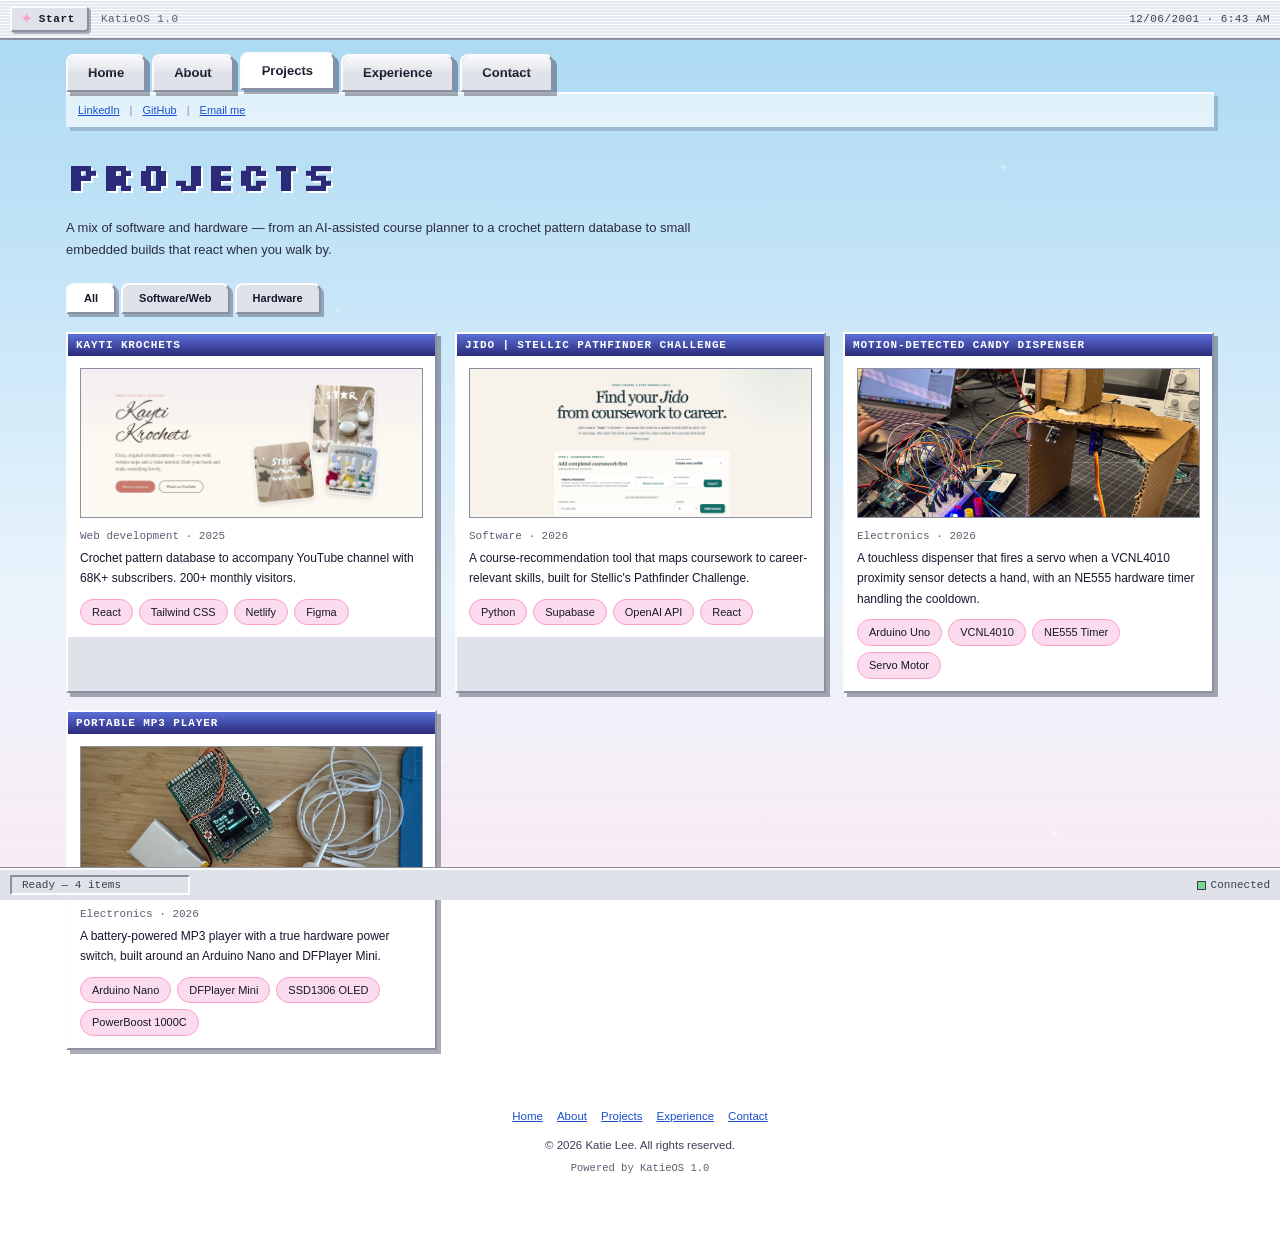
==== projects/index.html @ 7211ecf2 "Initial commit" ====
<!DOCTYPE html>
<html lang="en">
<head>
<meta charset="utf-8">
<meta name="viewport" content="width=device-width, initial-scale=1">
<title>Projects — Katie Lee</title>
<meta name="description" content="Software and hardware projects by Katie Lee, including Kayti Krochets, Jido, and a portable MP3 player.">
<meta property="og:title" content="Projects — Katie Lee">
<meta property="og:description" content="Software and hardware projects by Katie Lee.">
<meta property="og:type" content="website">
<link rel="preconnect" href="https://fonts.googleapis.com">
<link rel="preconnect" href="https://fonts.gstatic.com" crossorigin>
<link href="https://fonts.googleapis.com/css2?family=Silkscreen:wght@400;700&display=swap" rel="stylesheet">
<link rel="icon" type="image/png" href="../images/favicon.png">
<link rel="stylesheet" href="../css/styles.css?v=26">
</head>
<body>

<div class="sparkle-field" aria-hidden="true">
  <div class="sparkle" style="--top:6%; --left:12%; --size:14px; --delay:0s"></div>
  <div class="sparkle" style="--top:18%; --left:78%; --size:10px; --delay:1.4s"></div>
  <div class="sparkle" style="--top:34%; --left:26%; --size:9px; --delay:3s"></div>
  <div class="sparkle" style="--top:46%; --left:88%; --size:13px; --delay:2.2s"></div>
  <div class="sparkle" style="--top:62%; --left:8%; --size:11px; --delay:4.1s"></div>
  <div class="sparkle" style="--top:71%; --left:62%; --size:8px; --delay:5s"></div>
  <div class="sparkle" style="--top:84%; --left:34%; --size:12px; --delay:1.1s"></div>
  <div class="sparkle" style="--top:92%; --left:82%; --size:10px; --delay:3.6s"></div>
</div>

<div class="page-shell">

  <div class="os-topbar">
    <a href="../index.html" class="start-btn"><span class="glyph">✦</span>Start</a>
    <span class="os-label">KatieOS 1.0</span>
    <span class="spacer"></span>
    <span class="os-clock" id="os-clock">08/15/2001 · 12:00 PM</span>
  </div>

  <nav class="primary-nav" aria-label="Primary">
    <div class="tab-row">
      <a href="../index.html" class="tab">Home</a>
      <a href="../about.html" class="tab">About</a>
      <a href="index.html" class="tab" aria-current="page">Projects</a>
      <a href="../experience.html" class="tab">Experience</a>
      <a href="../contact.html" class="tab">Contact</a>
    </div>
    <div class="secondary-links">
      <a href="https://www.linkedin.com/in/katie-jihyo-lee/" target="_blank" rel="noopener">LinkedIn</a>
      <span class="rule">|</span>
      <a href="https://github.com/katiejihyo" target="_blank" rel="noopener">GitHub</a>
      <span class="rule">|</span>
      <a href="mailto:kl9484@princeton.edu">Email me</a>
    </div>
  </nav>

  <main>
    <section>
      <h1 class="project-title" style="font-size:40px; margin-bottom:18px">projects</h1>
      <p class="page-lede">A mix of software and hardware — from an AI-assisted course planner to a crochet pattern database to small embedded builds that react when you walk by.</p>

      <div role="tablist" aria-label="Filter projects" class="filter-row">
        <button type="button" role="tab" class="filter-tab" data-filter="All" aria-selected="true">All</button>
        <button type="button" role="tab" class="filter-tab" data-filter="Software/Web" aria-selected="false">Software/Web</button>
        <button type="button" role="tab" class="filter-tab" data-filter="Hardware" aria-selected="false">Hardware</button>
      </div>

      <div class="project-grid">
        <a href="kayti-krochets.html" class="project-card window" data-project-type="Software/Web">
          <div class="window__bar upper"><span>Kayti Krochets</span></div>
          <div class="window__body window__body--tight">
            <div class="project-shot"><img class="fill-img" src="../images/kayti-krochets/cover.jpeg" alt="Kayti Krochets cover shot"></div>
            <div class="project-meta">Web development · 2025</div>
            <div class="project-summary">Crochet pattern database to accompany YouTube channel with 68K+ subscribers. 200+ monthly visitors.</div>
            <div class="project-tags">
              <span class="pill pill--sm">React</span>
              <span class="pill pill--sm">Tailwind CSS</span>
              <span class="pill pill--sm">Netlify</span>
              <span class="pill pill--sm">Figma</span>
            </div>
          </div>
        </a>

        <a href="jido.html" class="project-card window" data-project-type="Software/Web">
          <div class="window__bar upper"><span>Jido | Stellic Pathfinder Challenge</span></div>
          <div class="window__body window__body--tight">
            <div class="project-shot"><img class="fill-img" src="../images/jido/cover.jpeg" alt="Jido cover shot"></div>
            <div class="project-meta">Software · 2026</div>
            <div class="project-summary">A course-recommendation tool that maps coursework to career-relevant skills, built for Stellic's Pathfinder Challenge.</div>
            <div class="project-tags">
              <span class="pill pill--sm">Python</span>
              <span class="pill pill--sm">Supabase</span>
              <span class="pill pill--sm">OpenAI API</span>
              <span class="pill pill--sm">React</span>
            </div>
          </div>
        </a>

        <a href="candy-dispenser.html" class="project-card window" data-project-type="Hardware">
          <div class="window__bar upper"><span>Motion-detected Candy Dispenser</span></div>
          <div class="window__body window__body--tight">
            <div class="project-shot"><img class="fill-img" src="../images/candy-dispenser/cover.jpeg" alt="Motion-detected Candy Dispenser cover shot"></div>
            <div class="project-meta">Electronics · 2026</div>
            <div class="project-summary">A touchless dispenser that fires a servo when a VCNL4010 proximity sensor detects a hand, with an NE555 hardware timer handling the cooldown.</div>
            <div class="project-tags">
              <span class="pill pill--sm">Arduino Uno</span>
              <span class="pill pill--sm">VCNL4010</span>
              <span class="pill pill--sm">NE555 Timer</span>
              <span class="pill pill--sm">Servo Motor</span>
            </div>
          </div>
        </a>

        <a href="mp3-player.html" class="project-card window" data-project-type="Hardware">
          <div class="window__bar upper"><span>Portable MP3 Player</span></div>
          <div class="window__body window__body--tight">
            <div class="project-shot"><img class="fill-img" src="../images/mp3-player/cover.jpeg" alt="Portable MP3 Player cover shot"></div>
            <div class="project-meta">Electronics · 2026</div>
            <div class="project-summary">A battery-powered MP3 player with a true hardware power switch, built around an Arduino Nano and DFPlayer Mini.</div>
            <div class="project-tags">
              <span class="pill pill--sm">Arduino Nano</span>
              <span class="pill pill--sm">DFPlayer Mini</span>
              <span class="pill pill--sm">SSD1306 OLED</span>
              <span class="pill pill--sm">PowerBoost 1000C</span>
            </div>
          </div>
        </a>
      </div>
    </section>

    <footer class="site-footer">
      <div class="footer-links">
        <a href="../index.html">Home</a>
        <a href="../about.html">About</a>
        <a href="index.html">Projects</a>
        <a href="../experience.html">Experience</a>
        <a href="../contact.html">Contact</a>
      </div>
      <div class="footer-copy">© 2026 Katie Lee. All rights reserved.</div>
      <div class="footer-power">Powered by KatieOS 1.0</div>
    </footer>
  </main>

  <div class="status-bar">
    <span class="status-text">Ready — 4 items</span>
    <span class="spacer"></span>
    <span class="status-conn"><span class="status-dot" aria-hidden="true"></span>Connected</span>
  </div>
</div>

<script src="../js/main.js?v=26"></script>
</body>
</html>
---- css/styles.css ----
/* KatieOS 1.0 — shared stylesheet. All color/font values live here as tokens (see §4 of the brief). */

:root {
  --sky-top: #A9D8F2;
  --sky-mid: #C8E6F8;
  --sky-mid-2: #EAF4FC;
  --sky-bottom: #FBEAF3;
  --titlebar: #2B2B7A;
  --titlebar-hi: #5A6FD8;
  --violet: #6B2FD6;
  --link: #1A4FCC;
  --lemon: #FCF39C;
  --bubblegum: #FF9DC7;
  --chrome-lite: #FCFCFD;
  --chrome-face: #DFE2E9;
  --chrome-dark: #8B90A0;
  --ink: #16162B;
  --ink-soft: #2A2C3E;
  --paper: #FFFFFF;
  --utility-ink: #3A3E52;
  --utility-soft: #5C6070;
  --pill-bg: #FBDCEE;
  --pill-border: #FF9DC7;
  --error: #B0184A;
  --success: #7BD88F;

  --font-display: 'Silkscreen', monospace;
  --font-body: Verdana, Geneva, Tahoma, sans-serif;
  --font-utility: 'Courier New', monospace;
  --font-serif: 'Hoefler Text', Georgia, serif;

  --shadow-hard: 4px 4px 0 rgba(22, 22, 43, .35);
  --shadow-hard-sm: 2px 2px 0 rgba(22, 22, 43, .3);
}

* { box-sizing: border-box; }
html { scroll-behavior: auto; }

body {
  margin: 0;
  min-height: 100vh;
  color: var(--ink);
  font-family: var(--font-body);
  font-size: 13px;
  line-height: 1.7;
  background: linear-gradient(var(--sky-top) 0%, var(--sky-mid) 34%, var(--sky-mid-2) 66%, var(--sky-bottom) 100%);
  background-attachment: fixed;
}

/* url() below resolves relative to this stylesheet (css/styles.css), so it's the same path regardless of which page includes it */
body, body * { cursor: url("../images/cursor-arrow.png") 1 1, default; }
a, button, [role="tab"], summary { cursor: url("../images/cursor-arrow.png") 1 1, pointer; }
input, textarea { cursor: text; }

a { color: var(--link); }
a:hover { color: var(--violet); }
:focus-visible { outline: 2px dotted var(--titlebar); outline-offset: 3px; }
p { text-wrap: pretty; margin: 0 0 12px; }
h1, h2, h3 { margin: 0; }
img { max-width: 100%; }

button { font: inherit; }

@keyframes twinkle { 0%, 100% { opacity: .15; transform: scale(.7) rotate(0deg); } 50% { opacity: .75; transform: scale(1.1) rotate(20deg); } }
@keyframes drift { 0%, 100% { transform: translateY(0); } 50% { transform: translateY(-14px); } }
@keyframes winpop { from { opacity: 0; transform: scale(.96); } to { opacity: 1; transform: scale(1); } }
@keyframes growx { from { transform: scaleX(0); } to { transform: scaleX(1); } }
@keyframes growy { from { transform: scaleY(0); } to { transform: scaleY(1); } }
@keyframes fadeup { from { opacity: 0; transform: translateY(6px); } to { opacity: 1; transform: translateY(0); } }

@media (prefers-reduced-motion: reduce) {
  *, *::before, *::after { animation-duration: .001ms !important; animation-iteration-count: 1 !important; transition-duration: .001ms !important; }
}

/* ---------- layout shell ---------- */

.sparkle-field { position: fixed; inset: 0; overflow: hidden; pointer-events: none; z-index: 0; }
.sparkle {
  position: absolute;
  top: var(--top); left: var(--left);
  width: var(--size); height: var(--size);
  background: var(--paper);
  opacity: .4;
  clip-path: polygon(50% 0%, 60% 40%, 100% 50%, 60% 60%, 50% 100%, 40% 60%, 0% 50%, 40% 40%);
  animation: twinkle 9s ease-in-out var(--delay) infinite, drift 12s ease-in-out var(--delay) infinite;
}

.page-shell { position: relative; z-index: 1; min-height: 100vh; padding: 0 0 46px; }

.os-topbar {
  background: repeating-linear-gradient(var(--chrome-lite) 0 1px, #E4E8F0 1px 3px);
  border-bottom: 2px solid var(--chrome-dark);
  padding: 6px 10px;
  display: flex; align-items: center; gap: 12px; flex-wrap: wrap;
}
.start-btn {
  display: inline-flex; align-items: center; gap: 6px;
  text-decoration: none; color: var(--ink);
  background: var(--chrome-face);
  border: 2px solid; border-color: var(--chrome-lite) var(--chrome-dark) var(--chrome-dark) var(--chrome-lite);
  border-radius: 4px; padding: 3px 12px 3px 9px;
  font: 700 11px var(--font-utility); letter-spacing: .06em;
  box-shadow: var(--shadow-hard-sm);
}
.start-btn:hover { background: #EDEFF5; color: var(--ink); }
.start-btn .glyph { color: var(--bubblegum); font-size: 13px; }
.os-label { font: 400 11px var(--font-utility); color: var(--utility-soft); letter-spacing: .04em; }
.os-clock { font: 400 11px var(--font-utility); color: var(--utility-ink); letter-spacing: .04em; }
.spacer { flex: 1; }

/* ---------- nav tabs ---------- */

nav.primary-nav { padding: 14px 16px 0; max-width: 1180px; margin: 0 auto; }
.tab-row { display: flex; gap: 6px; flex-wrap: wrap; align-items: flex-end; }
.tab {
  position: relative; text-decoration: none; color: var(--ink);
  font: 700 13px var(--font-body);
  padding: 9px 20px 10px;
  border: 2px solid; border-color: var(--chrome-lite) var(--chrome-dark) var(--chrome-dark) var(--chrome-lite);
  border-radius: 8px 8px 0 0;
  background: var(--chrome-face);
  transform: translateY(0);
  box-shadow: var(--shadow-hard);
  overflow: hidden;
  display: inline-block;
}
.tab::before {
  content: ''; position: absolute; left: 0; right: 0; top: 0; height: 50%;
  border-radius: 8px 8px 0 0;
  background: linear-gradient(rgba(255, 255, 255, .85), rgba(255, 255, 255, .05));
  pointer-events: none;
}
.tab:hover { background: #FFE4F0; color: var(--ink); transform: translateY(-2px); box-shadow: var(--shadow-hard-sm); }
.tab[aria-current="page"] { background: var(--paper); transform: translateY(-2px); }

.secondary-links {
  border-top: 2px solid var(--chrome-lite);
  background: rgba(255, 255, 255, .62);
  padding: 7px 12px;
  display: flex; flex-wrap: wrap; align-items: center; gap: 10px;
  font-size: 11px;
  box-shadow: 4px 4px 0 rgba(22, 22, 43, .18);
}
.secondary-links .rule { color: var(--chrome-dark); }

@media (max-width: 720px) {
  .tab { padding: 7px 14px 8px; font-size: 12px; }
}

/* ---------- main / footer / status bar ---------- */

main { max-width: 1180px; margin: 0 auto; padding: 26px 16px 40px; }

footer.site-footer { margin-top: 56px; text-align: center; font-size: 11.5px; }
.footer-links { display: flex; flex-wrap: wrap; gap: 14px; justify-content: center; margin-bottom: 10px; }
.footer-copy { color: var(--utility-ink); }
.footer-power { font: 400 10.5px var(--font-utility); color: var(--utility-soft); margin-top: 6px; }

.status-bar {
  position: fixed; left: 0; right: 0; bottom: 0; z-index: 5;
  display: flex; align-items: center; gap: 10px;
  padding: 5px 10px;
  background: var(--chrome-face);
  border-top: 2px solid var(--chrome-lite);
  box-shadow: 0 -1px 0 var(--chrome-dark);
  font: 400 11px var(--font-utility); color: var(--utility-ink);
}
.status-text { border: 2px solid; border-color: var(--chrome-dark) var(--chrome-lite) var(--chrome-lite) var(--chrome-dark); padding: 2px 10px; min-width: 180px; }
.status-conn { display: flex; align-items: center; gap: 5px; }
.status-dot { width: 9px; height: 9px; background: var(--success); border: 1px solid var(--utility-ink); display: inline-block; }

/* ---------- windows ---------- */

.window {
  background: var(--chrome-face);
  border: 2px solid; border-color: var(--chrome-lite) var(--chrome-dark) var(--chrome-dark) var(--chrome-lite);
  box-shadow: var(--shadow-hard);
  animation: winpop .2s ease-out both;
}
.window__bar {
  display: flex; align-items: center; gap: 10px;
  padding: 5px 8px;
  background: linear-gradient(var(--titlebar-hi), var(--titlebar));
  color: var(--paper);
  font: 700 11px var(--font-utility); letter-spacing: .08em;
}
.window__bar.upper { text-transform: uppercase; }
.window__close {
  width: 16px; height: 16px; line-height: 1;
  cursor: pointer;
  background: var(--chrome-face);
  border: 2px solid; border-color: var(--chrome-lite) var(--chrome-dark) var(--chrome-dark) var(--chrome-lite);
  font: 700 10px var(--font-utility); color: var(--ink); padding: 0;
}
.window__body { background: var(--paper); padding: 22px 24px; }
.window__body--tight { padding: 12px; }

.reopen-btn {
  cursor: pointer;
  align-self: flex-start;
  background: var(--chrome-face);
  border: 2px solid; border-color: var(--chrome-lite) var(--chrome-dark) var(--chrome-dark) var(--chrome-lite);
  box-shadow: var(--shadow-hard-sm);
  padding: 6px 14px;
  font: 700 11px var(--font-utility); color: var(--ink);
}

/* ---------- bubble headings ---------- */

.bubble-heading {
  position: relative; display: inline-block;
  transform: rotate(-3deg);
  margin: 0 0 14px;
  padding: 8px 24px;
  background: var(--lemon);
  border: 2px solid var(--paper);
  border-radius: 50% / 58%;
  box-shadow: 3px 3px 0 rgba(22, 22, 43, .28);
}
.bubble-heading span {
  font-family: var(--font-display);
  font-size: 18px;
  background: linear-gradient(var(--paper), var(--chrome-dark));
  -webkit-background-clip: text; background-clip: text;
  color: transparent;
  -webkit-text-stroke: 1.4px var(--titlebar);
}
.bubble-heading--lg { padding: 12px 30px; margin-bottom: 22px; }
.bubble-heading--lg span { font-size: 26px; -webkit-text-stroke: 1.5px var(--titlebar); }
.bubble-heading--md { margin: 40px 0 18px; }
.bubble-heading--md span { font-size: 20px; }
.bubble-heading--section span { font-size: 19px; }

/* ---------- buttons ---------- */

.btn {
  position: relative; overflow: hidden;
  cursor: pointer; text-decoration: none;
  color: var(--ink);
  font: 700 12px var(--font-body);
  background: var(--chrome-face);
  border: 2px solid; border-color: var(--chrome-lite) var(--chrome-dark) var(--chrome-dark) var(--chrome-lite);
  border-radius: 4px;
  padding: 10px 18px;
  box-shadow: var(--shadow-hard);
  display: inline-block;
}
.btn::before {
  content: ''; position: absolute; left: 0; right: 0; top: 0; height: 50%;
  background: linear-gradient(rgba(255, 255, 255, .85), rgba(255, 255, 255, .05));
  pointer-events: none;
}
.btn:hover { background: #FFE4F0; color: var(--ink); }
.btn:active { border-color: var(--chrome-dark) var(--chrome-lite) var(--chrome-lite) var(--chrome-dark); box-shadow: none; }

.btn--primary {
  color: var(--paper);
  font: 700 14px var(--font-body);
  background: linear-gradient(var(--titlebar-hi), var(--titlebar));
  padding: 11px 26px;
}
.btn--primary::before { background: linear-gradient(rgba(255, 255, 255, .6), rgba(255, 255, 255, .05)); }
.btn--primary:hover { background: linear-gradient(#7A8CE8, #3B3B8A); color: var(--paper); }

/* ---------- pills / tags ---------- */

.pill {
  background: var(--pill-bg);
  border: 1px solid var(--pill-border);
  border-radius: 999px;
  padding: 5px 14px;
  font-size: 11.5px;
  color: var(--ink);
  display: inline-block;
}
.pill--sm { padding: 3px 11px; font-size: 11px; }

.selection-box { position: relative; display: block; width: 100%; max-width: 900px; border: 1px solid var(--violet); padding: 16px; box-sizing: border-box; }
.selection-box .pills { display: flex; flex-wrap: wrap; gap: 8px; }
.handle { position: absolute; width: 7px; height: 7px; background: var(--paper); border: 1px solid var(--violet); }
.handle--tl { left: -4px; top: -4px; }
.handle--tr { right: -4px; top: -4px; }
.handle--bl { left: -4px; bottom: -4px; }
.handle--br { right: -4px; bottom: -4px; }

/* ---------- home hero ---------- */

.hero { text-align: center; padding: 18px 6px 6px; animation: fadeup .25s ease-out both; }
.hero h1 { font-family: var(--font-display); font-size: 48px; line-height: 1.2; color: var(--titlebar); text-shadow: 2px 2px 0 var(--paper); }
.decode-char { display: inline-block; }
.decode-char--scrambling { color: var(--bubblegum); }
.decode-char--settled { color: inherit; }
.hero .tagline { margin: 18px auto 0; font-family: var(--font-serif); font-size: 30px; line-height: 1.3; color: var(--ink); max-width: 620px; }
.hero .lede { margin: 14px auto 0; max-width: 560px; color: var(--ink-soft); }

.diagram-panel {
  margin: 34px auto 0; max-width: 900px;
  background: rgba(255, 255, 255, .55);
  border: 2px solid; border-color: var(--chrome-lite) var(--chrome-dark) var(--chrome-dark) var(--chrome-lite);
  padding: 26px 18px 22px;
}
.diagram-stack { display: flex; flex-direction: column; align-items: center; }
.diagram-hub {
  width: 118px; border: 2px solid; border-color: var(--chrome-lite) var(--chrome-dark) var(--chrome-dark) var(--chrome-lite);
  background: var(--chrome-face); padding: 8px 8px 6px; box-shadow: var(--shadow-hard);
}
.diagram-hub__screen {
  background: linear-gradient(var(--titlebar), var(--titlebar-hi));
  border: 2px solid; border-color: var(--chrome-dark) var(--chrome-lite) var(--chrome-lite) var(--chrome-dark);
  height: 72px; display: flex; align-items: center; justify-content: center;
  font-family: var(--font-display); font-size: 11px; color: var(--lemon);
}
.diagram-hub__base { height: 8px; margin: 6px auto 0; width: 46px; background: #C9CDD8; border: 1px solid var(--chrome-dark); }
.connector-v { width: 0; height: 26px; border-left: 2px dotted var(--titlebar); transform-origin: top; animation: growy .18s ease-out both; }
.connector-h { width: 100%; height: 0; border-top: 2px dotted var(--titlebar); transform-origin: center; animation: growx .3s ease-out .18s both; }
.diagram-grid { width: 100%; display: grid; grid-template-columns: repeat(auto-fit, minmax(150px, 1fr)); }
.diagram-link { display: flex; flex-direction: column; align-items: center; text-decoration: none; color: var(--ink); transition: transform .12s ease-out, color .12s, filter .12s; }
.diagram-link:hover { color: var(--violet); transform: translateY(-3px) scale(1.04); filter: drop-shadow(2px 3px 0 rgba(255, 157, 199, .85)); }
.diagram-link:active { transform: translateY(-1px) scale(1.01); }
.diagram-link .connector-v { height: 28px; }
.diagram-link:nth-child(1) .connector-v { animation-delay: .48s; }
.diagram-link:nth-child(2) .connector-v { animation-delay: .6s; }
.diagram-link:nth-child(3) .connector-v { animation-delay: .72s; }
.diagram-link:nth-child(4) .connector-v { animation-delay: .84s; }
.diagram-orb {
  position: relative; width: 56px; height: 56px; border-radius: 50%;
  border: 2px solid var(--chrome-lite); box-shadow: 3px 3px 0 rgba(22, 22, 43, .3);
  display: flex; align-items: center; justify-content: center; overflow: hidden;
}
.diagram-orb::before {
  content: ''; position: absolute; left: 8%; right: 8%; top: 5%; height: 42%; border-radius: 50%;
  background: linear-gradient(rgba(255, 255, 255, .9), rgba(255, 255, 255, .05));
}
.diagram-orb img { width: 26px; height: 26px; image-rendering: pixelated; position: relative; z-index: 1; }
.diagram-orb--about { background: radial-gradient(circle at 32% 26%, #FFFFFF 0%, #BFE3F7 42%, #5A6FD8 100%); }
.diagram-orb--projects { background: radial-gradient(circle at 32% 26%, #FFFFFF 0%, #FCF39C 42%, #E0A93B 100%); }
.diagram-orb--experience { background: radial-gradient(circle at 32% 26%, #FFFFFF 0%, #FBDCEE 42%, #FF9DC7 100%); }
.diagram-orb--contact { background: radial-gradient(circle at 32% 26%, #FFFFFF 0%, #D6D2F4 42%, #6B2FD6 100%); }
.diagram-link .label { margin-top: 9px; font: 700 12px var(--font-body); }

.news-strip { margin: 30px auto 0; max-width: 900px; display: flex; align-items: stretch; }
.news-pill { background: var(--titlebar); color: var(--paper); font: 700 11px var(--font-utility); letter-spacing: .1em; padding: 8px 16px; border-radius: 12px 0 0 12px; display: flex; align-items: center; }
.news-body { flex: 1; min-width: 220px; background: rgba(255, 255, 255, .85); border: 1px solid var(--chrome-dark); border-left: none; border-radius: 0 12px 12px 0; padding: 7px 16px; font-size: 12px; }

.section-label { max-width: 900px; margin: 34px auto 14px; font: 700 13px var(--font-body); letter-spacing: .08em; text-transform: uppercase; color: var(--titlebar); }

.featured-grid { max-width: 900px; margin: 0 auto; display: grid; grid-template-columns: repeat(auto-fit, minmax(250px, 1fr)); gap: 14px; }
.featured-card {
  display: flex; gap: 12px; text-decoration: none; color: var(--ink);
  background: var(--paper); border: 1px solid var(--chrome-dark); padding: 12px;
  box-shadow: 3px 3px 0 rgba(22, 22, 43, .25);
  transition: transform .12s, box-shadow .12s;
}
.featured-card:hover { color: var(--ink); transform: translate(-2px, -2px); box-shadow: 6px 6px 0 rgba(22, 22, 43, .35); }
.featured-thumb {
  position: relative; overflow: hidden;
  flex: 0 0 74px; height: 74px; border: 1px solid var(--chrome-dark);
  background: repeating-linear-gradient(45deg, #EDF3FA 0 6px, #DCE6F5 6px 12px);
  display: flex; align-items: center; justify-content: center;
  font: 400 9px var(--font-utility); color: var(--utility-soft); text-align: center; padding: 2px;
}
/* shared fill-frame image rule for thumb/shot/hero/screen placeholders below */
.fill-img { display: block; width: 100%; height: 100%; object-fit: cover; object-position: center; }
.featured-name { font: 700 13px var(--font-body); }
.featured-summary { font-size: 11.5px; color: var(--utility-ink); margin: 4px 0 8px; }
.featured-cta { font-size: 11.5px; color: var(--link); text-decoration: underline; }

/* ---------- about page ---------- */

.about-windows { display: flex; flex-wrap: wrap; align-items: flex-start; gap: 0; row-gap: 20px; }
.about-col { flex: 1 1 460px; min-width: 280px; display: flex; flex-direction: column; gap: 20px; }
.fun-fact-window { width: 88%; margin-left: auto; }
.about-name { margin: 0 0 4px; font-size: 16px; color: var(--violet); font-weight: 700; text-decoration: underline; }
.about-role { margin: 0 0 12px; font: 400 11px var(--font-utility); color: var(--utility-soft); }
.photo-window { flex: 0 1 300px; min-width: 240px; margin-left: -14px; margin-top: 40px; animation-delay: .08s; }
.photo-window .window__body { padding: 10px; }
.photo-slot {
  position: relative; height: 230px;
  border: 2px solid; border-color: var(--chrome-dark) var(--chrome-lite) var(--chrome-lite) var(--chrome-dark);
  background: repeating-linear-gradient(45deg, #EDF3FA 0 8px, #DCE6F5 8px 16px);
  overflow: hidden;
}
.photo-slot__img { display: block; width: 100%; height: 100%; object-fit: cover; object-position: center; }
.photo-slot::after {
  content: ''; position: absolute; inset: 0;
  background: repeating-linear-gradient(rgba(22, 22, 43, .06) 0 1px, transparent 1px 3px);
  pointer-events: none;
}
.photo-caption { margin: 10px 2px 0; font: 400 11px var(--font-utility); color: var(--utility-ink); line-height: 1.5; min-height: 33px; }
.photo-controls { display: flex; align-items: center; gap: 8px; margin-top: 10px; }
.photo-nav-btn {
  cursor: pointer; background: var(--chrome-face);
  border: 2px solid; border-color: var(--chrome-lite) var(--chrome-dark) var(--chrome-dark) var(--chrome-lite);
  border-radius: 4px; padding: 5px 12px; font: 700 12px var(--font-utility); color: var(--ink);
  box-shadow: var(--shadow-hard-sm);
}
.photo-nav-btn:hover { background: #FFE4F0; }
.photo-nav-btn:active { border-color: var(--chrome-dark) var(--chrome-lite) var(--chrome-lite) var(--chrome-dark); box-shadow: none; }
.photo-count { flex: 1; text-align: center; font: 400 11px var(--font-utility); color: var(--utility-ink); }
.reopen-photo { margin-left: 12px; align-self: flex-start; }

.skills-grid { display: grid; grid-template-columns: repeat(auto-fit, minmax(96px, 1fr)); gap: 16px; max-width: 900px; }
.skill { display: flex; flex-direction: column; align-items: center; gap: 8px; }
.skill-orb {
  position: relative; width: 52px; height: 52px; border-radius: 50%;
  background: radial-gradient(circle at 32% 26%, #FFFFFF 0%, #BFE3F7 45%, #5A6FD8 100%);
  border: 2px solid var(--chrome-lite); box-shadow: 3px 3px 0 rgba(22, 22, 43, .28);
  display: flex; align-items: center; justify-content: center;
  font: 700 12px var(--font-utility); color: var(--ink); overflow: hidden;
}
.skill-orb::before { content: ''; position: absolute; left: 8%; right: 8%; top: 5%; height: 42%; border-radius: 50%; background: linear-gradient(rgba(255, 255, 255, .9), rgba(255, 255, 255, .05)); }
.skill .label { font-size: 11px; text-align: center; }

/* ---------- projects index ---------- */

.filter-row { display: flex; gap: 5px; flex-wrap: wrap; margin-bottom: 18px; }
.filter-tab {
  position: relative; overflow: hidden; cursor: pointer;
  font: 700 11px var(--font-body); color: var(--ink);
  padding: 7px 16px 8px;
  border: 2px solid; border-color: var(--chrome-lite) var(--chrome-dark) var(--chrome-dark) var(--chrome-lite);
  border-radius: 8px 8px 0 0;
  box-shadow: 3px 3px 0 rgba(22, 22, 43, .3);
  background: var(--chrome-face);
}
.filter-tab[aria-selected="true"] { background: var(--paper); }

.project-grid { display: grid; grid-template-columns: repeat(auto-fit, minmax(290px, 1fr)); gap: 18px; }
.project-card { display: block; text-decoration: none; color: var(--ink); transition: transform .12s, box-shadow .12s; }
.project-card:hover { color: var(--ink); transform: translate(-2px, -2px); box-shadow: 7px 7px 0 rgba(22, 22, 43, .35); }
.project-shot {
  position: relative; overflow: hidden;
  height: 150px; border: 1px solid var(--chrome-dark);
  background: repeating-linear-gradient(45deg, #EDF3FA 0 8px, #DCE6F5 8px 16px);
  display: flex; align-items: center; justify-content: center;
  font: 400 10px var(--font-utility); color: var(--utility-soft);
}
.project-meta { font: 400 11px var(--font-utility); color: var(--utility-soft); margin: 12px 0 6px; }
.project-summary { font-size: 12px; margin-bottom: 10px; }
.project-tags { display: flex; flex-wrap: wrap; gap: 6px; }

/* ---------- project detail ---------- */

.breadcrumb { font: 400 11px var(--font-utility); color: var(--utility-ink); margin-bottom: 16px; }
.project-title { margin: 0 0 10px; font-family: var(--font-display); font-size: 38px; line-height: 1.15; color: var(--titlebar); text-shadow: 2px 2px 0 var(--paper); }
.page-lede { max-width: 640px; margin: 0 0 22px; color: var(--ink-soft); }
.project-metalong { font: 400 11.5px var(--font-utility); color: var(--utility-ink); margin-bottom: 22px; }
.project-links { display: flex; flex-wrap: wrap; gap: 12px; margin: -8px 0 22px; }
.hero-shot {
  position: relative; overflow: hidden;
  height: 380px; border: 1px solid var(--chrome-dark);
  background: repeating-linear-gradient(45deg, #EDF3FA 0 10px, #DCE6F5 10px 20px);
  display: flex; align-items: center; justify-content: center;
  font: 400 11px var(--font-utility); color: var(--utility-soft);
}
.case-study { margin-top: 26px; }
.case-study .window__body { padding: 26px 28px 32px; }
.case-study p { margin: 0 0 30px; }
.case-study p:last-child { margin-bottom: 0; }
.screens-grid { display: grid; grid-template-columns: repeat(auto-fit, minmax(240px, 1fr)); gap: 16px; margin-bottom: 30px; }
.screen-shot {
  position: relative; overflow: hidden;
  height: 220px; border: 1px solid var(--chrome-dark);
  background: repeating-linear-gradient(45deg, #EDF3FA 0 8px, #DCE6F5 8px 16px);
  display: flex; align-items: center; justify-content: center;
  font: 400 10px var(--font-utility); color: var(--utility-soft); text-align: center; padding: 6px;
}
.screen-caption { margin-top: 7px; font: 400 11px var(--font-utility); color: var(--utility-ink); }
.project-pager { display: flex; flex-wrap: wrap; gap: 12px; justify-content: space-between; margin-top: 26px; }

/* ---------- experience ---------- */

.exp-columns { display: grid; grid-template-columns: repeat(auto-fit, minmax(300px, 1fr)); gap: 34px; }
.timeline { border-left: 2px dotted var(--violet); padding-left: 20px; display: flex; flex-direction: column; gap: 26px; }
.timeline-item { position: relative; }
.timeline-item .bullet { position: absolute; left: -30px; top: 2px; color: var(--bubblegum); font-size: 16px; }
.timeline-item .years { font: 400 11px var(--font-utility); color: var(--utility-ink); }
.timeline-item .org { font: 700 14px var(--font-body); margin: 2px 0; }
.timeline-item .role { font-size: 12px; color: var(--violet); }
.timeline-item .note { font-size: 12px; margin-top: 4px; }
.resume-cta { margin-top: 40px; text-align: center; }

/* ---------- contact ---------- */

.contact-layout { display: flex; flex-wrap: wrap; gap: 22px; align-items: flex-start; justify-content: center; }
.contact-title { width: 100%; text-align: center; margin: 0 0 6px; font-family: var(--font-display); font-size: 38px; color: var(--titlebar); text-shadow: 2px 2px 0 var(--paper); }
.contact-form-window { flex: 1 1 420px; max-width: 520px; }
.contact-form-window .window__body { padding: 22px 24px 26px; }
.field-label { display: block; font: 700 11px var(--font-utility); margin-bottom: 5px; }
.field-input {
  width: 100%; padding: 8px 10px; font: 400 13px var(--font-body);
  background: var(--paper); border: 2px solid;
  border-color: var(--chrome-dark) var(--chrome-lite) var(--chrome-lite) var(--chrome-dark);
  margin-bottom: 16px; font-family: var(--font-body);
}
textarea.field-input { resize: vertical; margin-bottom: 8px; }
.form-error { color: var(--error); font-size: 11.5px; min-height: 18px; margin-bottom: 8px; }
.form-note { margin: 14px 0 0; font-size: 11.5px; color: var(--utility-ink); }
.sent-state { text-align: center; padding: 24px 0; }
.sent-icon { font-family: var(--font-display); font-size: 34px; color: var(--titlebar); }
.socials-window { flex: 0 1 260px; }
.socials-window .window__body { padding: 16px 18px; display: flex; flex-direction: column; gap: 12px; }
.social-link { display: flex; align-items: center; gap: 10px; font-size: 12px; text-decoration: none; color: var(--ink); }
.social-link:hover { color: var(--violet); }
.social-badge {
  width: 24px; height: 24px; flex: none; border-radius: 50%;
  border: 1px solid var(--chrome-lite);
  display: flex; align-items: center; justify-content: center;
  font: 700 11px var(--font-utility);
}
.social-badge--mail { background: radial-gradient(circle at 32% 26%, #FFF, #BFE3F7 45%, #5A6FD8); color: var(--ink); }
.social-badge--li { background: radial-gradient(circle at 32% 26%, #FFF, #D6D2F4 45%, #6B2FD6); color: #fff; font-size: 10px; }
.social-badge--gh { background: radial-gradient(circle at 32% 26%, #FFF, #FBDCEE 45%, #FF9DC7); color: var(--ink); font-size: 10px; }
.social-badge--yt { background: radial-gradient(circle at 32% 26%, #FFF, #FCF39C 45%, #E0A93B); color: var(--ink); font-size: 10px; }

.contact-blurb { max-width: 560px; margin: 30px auto 0; text-align: center; color: var(--ink-soft); }

[hidden] { display: none !important; }

/* ---------- responsive overrides (kept last so they win the cascade) ---------- */

@media (max-width: 720px) {
  /* the About page's two windows overlap by design on desktop; un-overlap when stacked */
  .photo-window { margin-left: 0; margin-top: 20px; }
}
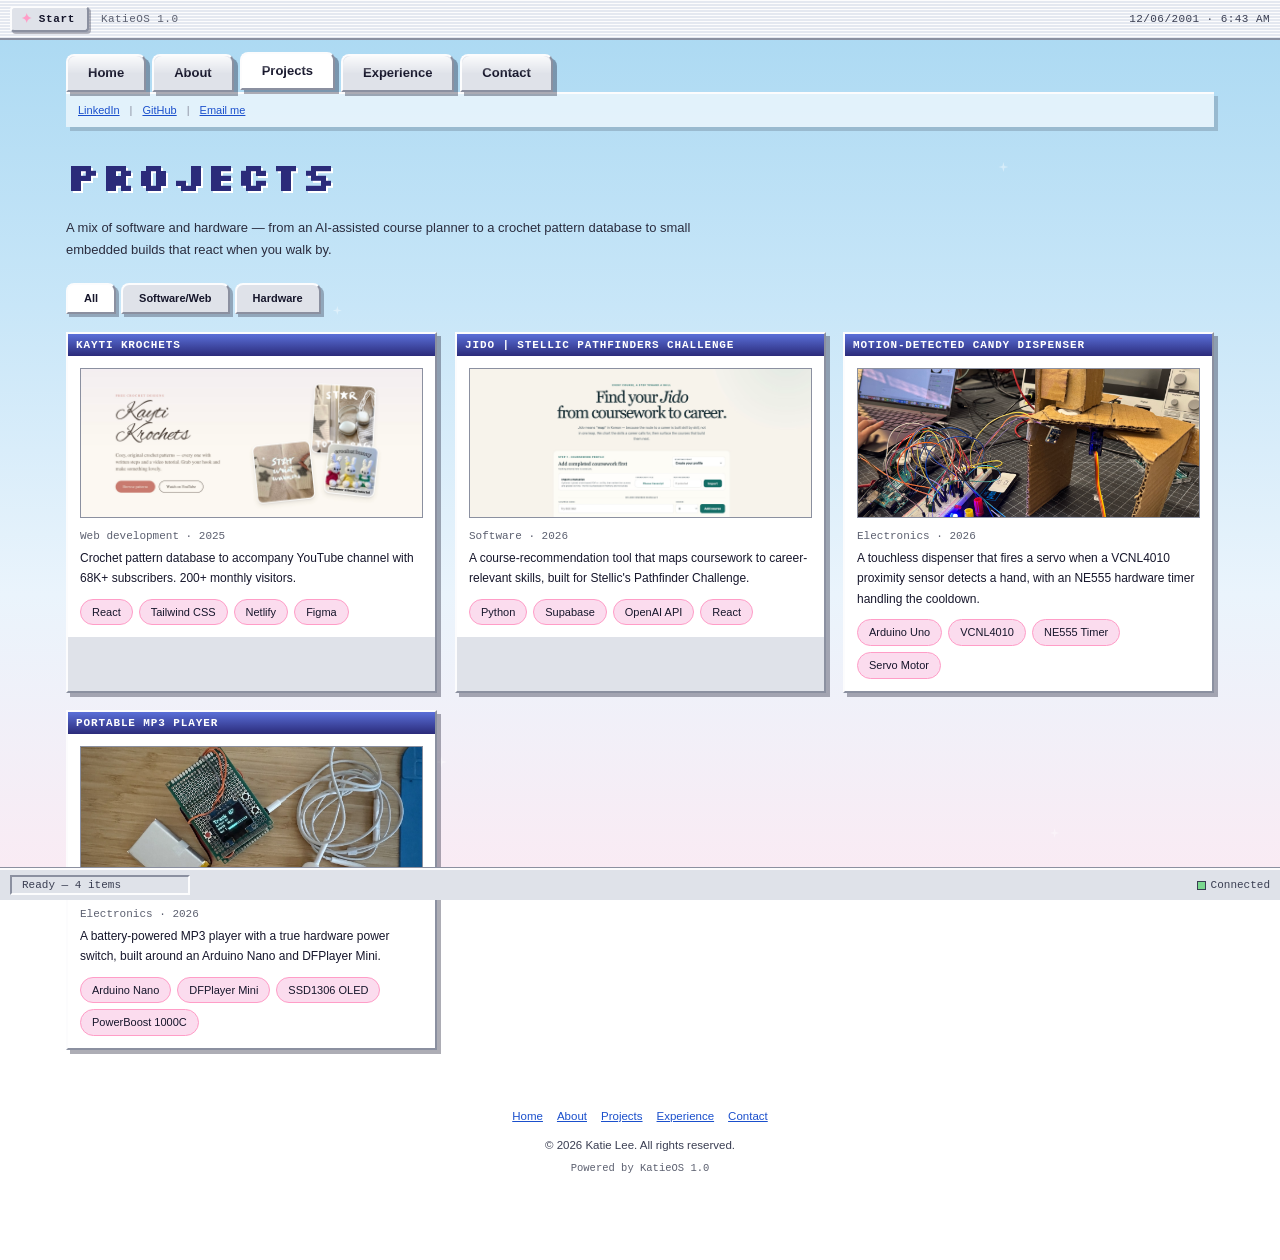
==== commit a788b4ae: "minor change to projects page" ====
--- a/projects/index.html
+++ b/projects/index.html
@@ -81,7 +81,7 @@
         </a>
 
         <a href="jido.html" class="project-card window" data-project-type="Software/Web">
-          <div class="window__bar upper"><span>Jido | Stellic Pathfinder Challenge</span></div>
+          <div class="window__bar upper"><span>Jido | Stellic Pathfinders Challenge</span></div>
           <div class="window__body window__body--tight">
             <div class="project-shot"><img class="fill-img" src="../images/jido/cover.jpeg" alt="Jido cover shot"></div>
             <div class="project-meta">Software · 2026</div>
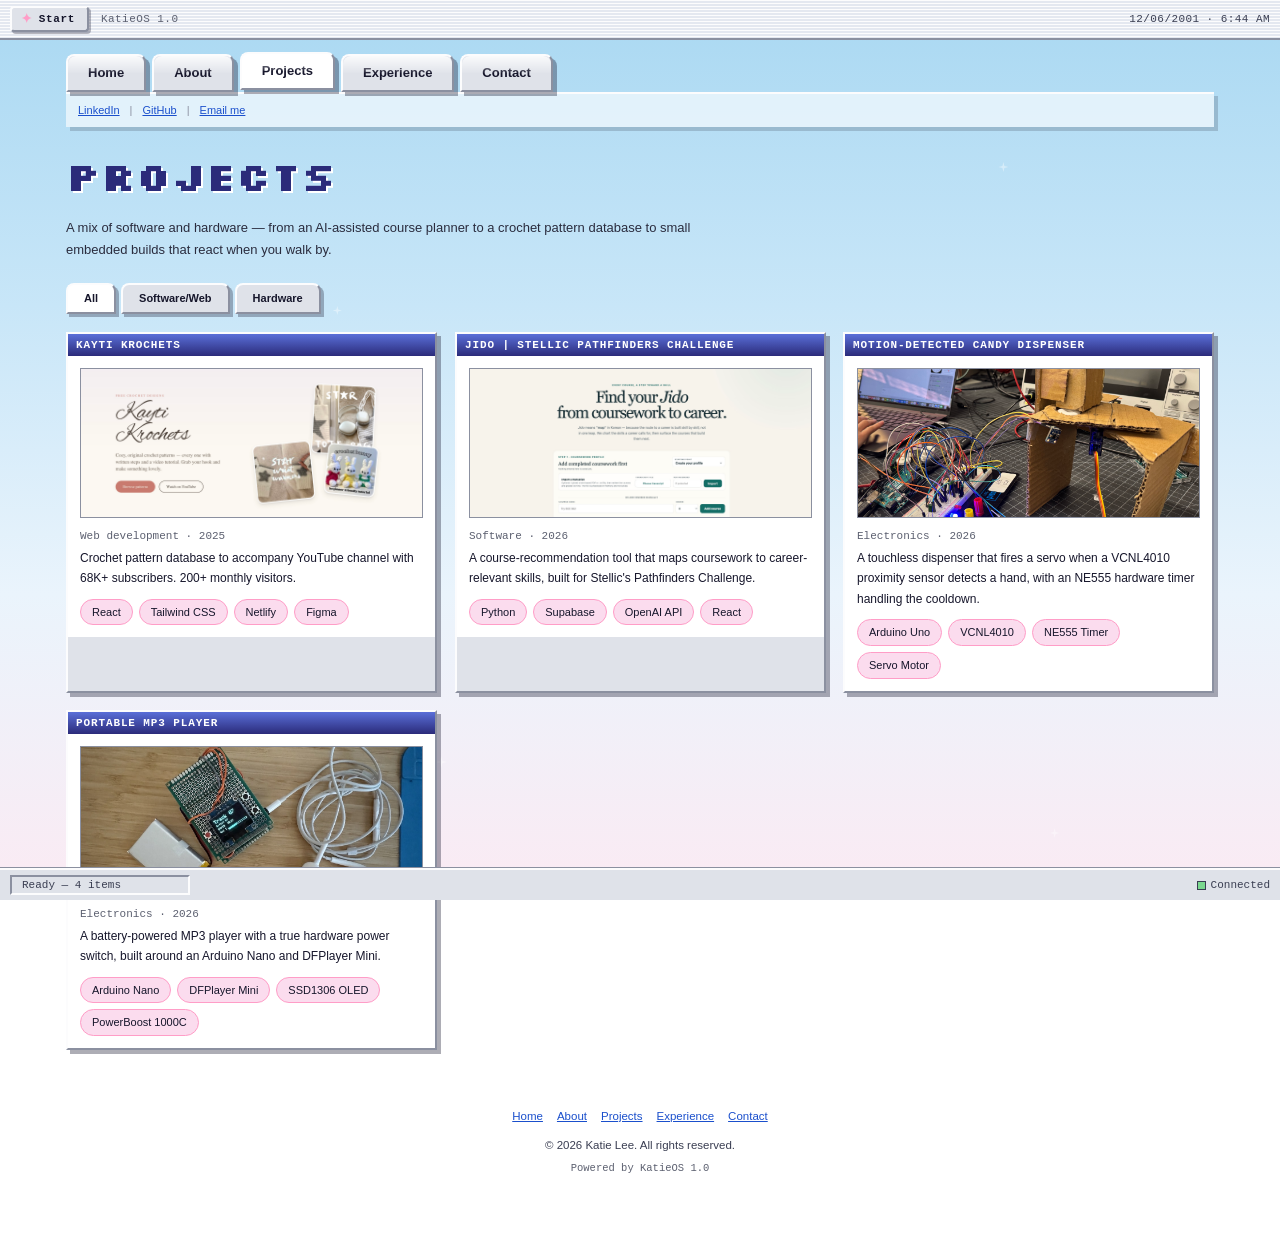
==== commit c9c854fa: "Minor changes to home page" ====
--- a/projects/index.html
+++ b/projects/index.html
@@ -85,7 +85,7 @@
           <div class="window__body window__body--tight">
             <div class="project-shot"><img class="fill-img" src="../images/jido/cover.jpeg" alt="Jido cover shot"></div>
             <div class="project-meta">Software · 2026</div>
-            <div class="project-summary">A course-recommendation tool that maps coursework to career-relevant skills, built for Stellic's Pathfinder Challenge.</div>
+            <div class="project-summary">A course-recommendation tool that maps coursework to career-relevant skills, built for Stellic's Pathfinders Challenge.</div>
             <div class="project-tags">
               <span class="pill pill--sm">Python</span>
               <span class="pill pill--sm">Supabase</span>
